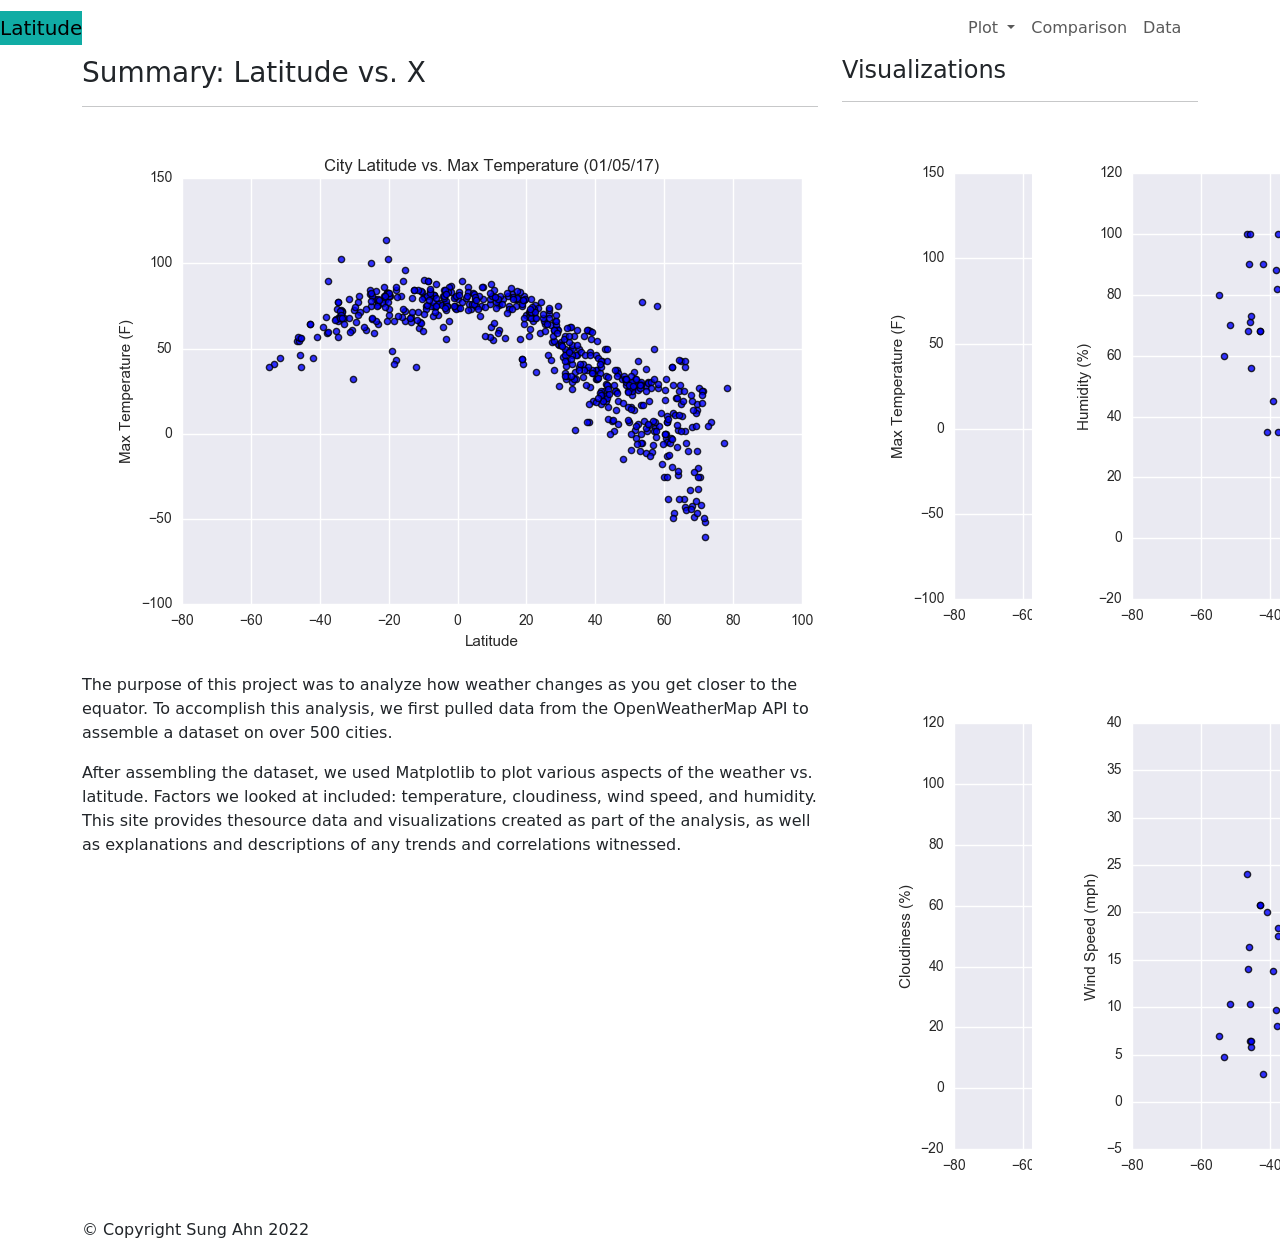
==== index.html @ 9ca94299 "uploaded index.html." ====
<!-- https://www.w3schools.com/bootstrap4/bootstrap_navbar.asp# -->
<!doctype html>
<html lang="en">
  <head>
    <meta charset="utf-8">
    <meta name="viewport" content="width=device-width, initial-scale=1">
    <title>Bootstrap Visualization Dashboard</title>

    <!-- reset the style -->
    <link rel="stylesheet" href="reset.css">

    <!-- Bootstrap CSS -->
    <link href="https://cdn.jsdelivr.net/npm/bootstrap@5.2.0/dist/css/bootstrap.min.css" rel="stylesheet" integrity="sha384-gH2yIJqKdNHPEq0n4Mqa/HGKIhSkIHeL5AyhkYV8i59U5AR6csBvApHHNl/vI1Bx" crossorigin="anonymous">
    <script src="https://cdn.jsdelivr.net/npm/bootstrap@5.2.0/dist/js/bootstrap.bundle.min.js" integrity="sha384-A3rJD856KowSb7dwlZdYEkO39Gagi7vIsF0jrRAoQmDKKtQBHUuLZ9AsSv4jD4Xa" crossorigin="anonymous"></script>

    <!-- drop down doesnt work with the above latest bootcamp link from https://getbootstrap.com/docs/5.2/getting-started/introduction/...
    this link works: https://stackoverflow.com/questions/12458522/bootstrap-dropdown-not-working -->
    <script src="https://code.jquery.com/jquery-3.5.1.slim.min.js" integrity="sha384-DfXdz2htPH0lsSSs5nCTpuj/zy4C+OGpamoFVy38MVBnE+IbbVYUew+OrCXaRkfj" crossorigin="anonymous"></script>
    <script src="https://cdn.jsdelivr.net/npm/bootstrap@4.5.3/dist/js/bootstrap.bundle.min.js" integrity="sha384-ho+j7jyWK8fNQe+A12Hb8AhRq26LrZ/JpcUGGOn+Y7RsweNrtN/tE3MoK7ZeZDyx" crossorigin="anonymous"></script>

    <!-- Set the style with style.css -->
    <link rel="stylesheet" type="text/css" href="style.css">
  </head>

<body>

  

  <!-- helpful link below -->
 <!-- https://getbootstrap.com/docs/4.0/components/navbar/        -->
          <!-- add drop down  -->

  <!-- Latitude Navigation Bar -->
  
  <div class="navigation">
      <nav class="navbar navbar-expand-lg navbar-light">
        <div class="col-sm-12 col-md-2">
          <a class="navbar-brand" style="background-color:rgb(16, 172, 164);" href="index.html">Latitude</a>
          <button class="navbar-toggler border border-black " type="button" data-toggle="collapse" data-target="#navbarSupportedContent"
          aria-controls="navbarSupportedContent" aria-expanded="true" aria-label="Toggle navigation">
          <span class="navbar-toggler-icon"></span>
          </button>
        </div>
        

<!-- Plot, Comparison, Data Navigation Bar -->        
        <div class="col-sm-12 col-md-7"></div>
          <!-- add drop down  -->
          <!-- this is for small screen adjustment -->
          <div class="col-sm-12 col-md-2">
          <div class="collapse navbar-collapse" id="navbarSupportedContent">
            <ul class="navbar-nav mr-auto">
              <li class="nav-item dropdown">
                <a class="nav-link dropdown-toggle" id="navbarDropdown" role="button" data-toggle="dropdown" aria-haspopup="true" aria-expanded="false">
                  Plot
                </a>
                <div class="dropdown-menu" aria-labelledby="navbarDropdown">
                  <a class="dropdown-item" href="temp.html">Max Temperature</a>
                  <a class="dropdown-item" href="humidity.html">Humidity</a>
                  <a class="dropdown-item" href="cloudiness.html">Cloudiness</a>
                  <a class="dropdown-item" href="windspeed.html">Wind Speed</a>
                  
                </div>
              </li>
              <li class="nav-item">
                <a class="nav-link" href="Comparisons.html">Comparison</a>
              </li>
              <li class="nav-item">
                <a class="nav-link" href="data.html">Data</a>
              </li>
                            
            </ul>
          </div>  
          </div>
      </nav>
  </div>

  <!-- Navigation end -->

      <!-- content -->
      <div class="container">
        <div class="row">
          <div class="col-sm-12 col-md-8">
              <div class=box>
                <h3>Summary: Latitude vs. X</h3>
                <hr>
                <div class="col-12">
                <img class="img float-left" src="../Resources/assets/images/Fig1.png" alt="Latitude vs X">
                </div>
                <p>The purpose of this project was to analyze how weather changes as you get closer to the equator. 
                To accomplish this analysis, we first pulled data from the OpenWeatherMap API to assemble a dataset on over 500 cities.
                </p>
                
                <p>After assembling the dataset,  we used Matplotlib  to plot various aspects of the weather vs. latitude. 
                Factors we looked  at included:  temperature, cloudiness, wind speed, and humidity. 
                This site provides thesource data and visualizations created as part of the analysis, as well as explanations and descriptions
                of any trends and correlations witnessed. </p>
              </div>
          </div>
        <div class="col-sm-12 col-md-4">
             
          
          <!-- Start of Visualizations imageNav Area -->
          <div class=box>
          <section id="imageNav-area">
            <div class="imageNav-content">
              <h4 class="imageNav-header">Visualizations</h4>
              <hr>
              <div class="container">
                       <div class="row">
                        <div class="col-6">
                    <a href="temp.html">
                            <img src="..\Resources\assets\images/Fig1.png" alt="Latitude vs. Max Temperature",  class="imageNav-photo">
                            </a>
                        </div>
                        <div class="col-6">
                    <a href="humidity.html">
                            <img src="..\Resources/assets/images/Fig2.png" alt="Latitude vs. Humidity",  class="imageNav-photo">
                          </a>
                </div>
                        <div class="col-6">
                    <a href="cloudiness.html">
                            <img src="..\Resources/assets/images/Fig3.png" alt="Latitude vs. Cloudiness",  class="imageNav-photo">
                            </a>
                        </div>
                        <div class="col-6">
                    <a href="windspeed.html">
                            <img src="..\Resources/assets/images/Fig4.png" alt="Latitude vs. Wind Speed",  class="imageNav-photo">
                            </a>
                        </div>
                </div>
                    </div>
              </div>
            </div>
          </div>
       <!-- containter end -->
  <!-- footer -->
    <footer>
    <div class="footer">&copy; Copyright Sung Ahn 2022

    </div>
  </footer>
  <!-- footer end -->
</body>

</html>
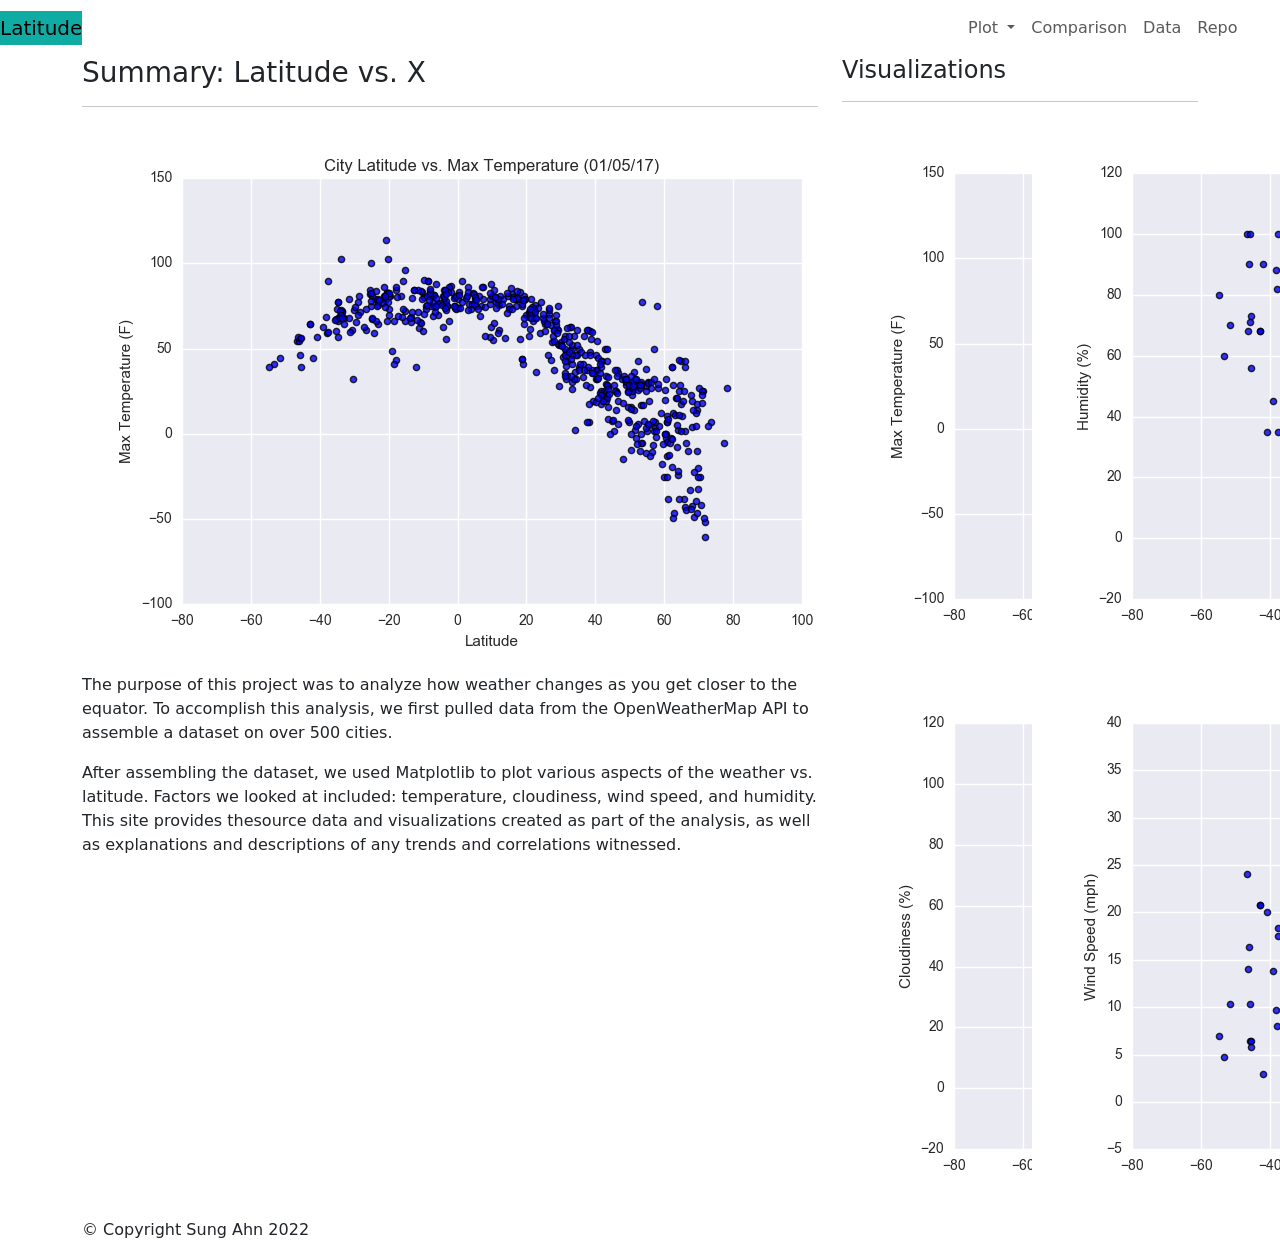
==== commit 3977be86: "uploaded new files to make the website work." ====
--- a/index.html
+++ b/index.html
@@ -51,22 +51,24 @@
           <div class="collapse navbar-collapse" id="navbarSupportedContent">
             <ul class="navbar-nav mr-auto">
               <li class="nav-item dropdown">
-                <a class="nav-link dropdown-toggle" id="navbarDropdown" role="button" data-toggle="dropdown" aria-haspopup="true" aria-expanded="false">
+                <a class="nav-link dropdown-toggle" href="#" id="navbarDropdown" role="button" data-toggle="dropdown" aria-haspopup="true" aria-expanded="false">
                   Plot
                 </a>
                 <div class="dropdown-menu" aria-labelledby="navbarDropdown">
-                  <a class="dropdown-item" href="temp.html">Max Temperature</a>
-                  <a class="dropdown-item" href="humidity.html">Humidity</a>
-                  <a class="dropdown-item" href="cloudiness.html">Cloudiness</a>
-                  <a class="dropdown-item" href="windspeed.html">Wind Speed</a>
+                  <a class="dropdown-item" href="visualizations/temp.html">Max Temperature</a>
+                  <a class="dropdown-item" href="visualizations/humidity.html">Humidity</a>
+                  <a class="dropdown-item" href="visualizations/cloudiness.html">Cloudiness</a>
+                  <a class="dropdown-item" href="visualizations/windspeed.html">Wind Speed</a>
                   
                 </div>
               </li>
               <li class="nav-item">
-                <a class="nav-link" href="Comparisons.html">Comparison</a>
+                <a class="nav-link" href="visualizations/Comparisons.html">Comparison</a>
               </li>
               <li class="nav-item">
-                <a class="nav-link" href="data.html">Data</a>
+                <a class="nav-link" href="visualizations/data.html">Data</a>
+                <li class="nav-item">
+                  <a class="nav-link" href="https://github.com/ahnxx132/Web-Design-Challenge">Repo</a>
               </li>
                             
             </ul>
@@ -85,7 +87,7 @@
                 <h3>Summary: Latitude vs. X</h3>
                 <hr>
                 <div class="col-12">
-                <img class="img float-left" src="../Resources/assets/images/Fig1.png" alt="Latitude vs X">
+                <img class="img float-left" src="Resources/assets/images/Fig1.png" alt="Latitude vs X">
                 </div>
                 <p>The purpose of this project was to analyze how weather changes as you get closer to the equator. 
                 To accomplish this analysis, we first pulled data from the OpenWeatherMap API to assemble a dataset on over 500 cities.
@@ -109,23 +111,23 @@
               <div class="container">
                        <div class="row">
                         <div class="col-6">
-                    <a href="temp.html">
-                            <img src="..\Resources\assets\images/Fig1.png" alt="Latitude vs. Max Temperature",  class="imageNav-photo">
+                    <a href="visualizations/temp.html">
+                            <img src="Resources/assets/images/Fig1.png" alt="Latitude vs. Max Temperature",  class="imageNav-photo">
                             </a>
                         </div>
                         <div class="col-6">
-                    <a href="humidity.html">
-                            <img src="..\Resources/assets/images/Fig2.png" alt="Latitude vs. Humidity",  class="imageNav-photo">
+                    <a href="visualizations/humidity.html">
+                            <img src="Resources/assets/images/Fig2.png" alt="Latitude vs. Humidity",  class="imageNav-photo">
                           </a>
                 </div>
                         <div class="col-6">
-                    <a href="cloudiness.html">
-                            <img src="..\Resources/assets/images/Fig3.png" alt="Latitude vs. Cloudiness",  class="imageNav-photo">
+                    <a href="visualizations/cloudiness.html">
+                            <img src="Resources/assets/images/Fig3.png" alt="Latitude vs. Cloudiness",  class="imageNav-photo">
                             </a>
                         </div>
                         <div class="col-6">
-                    <a href="windspeed.html">
-                            <img src="..\Resources/assets/images/Fig4.png" alt="Latitude vs. Wind Speed",  class="imageNav-photo">
+                    <a href="visualizations/windspeed.html">
+                            <img src="Resources/assets/images/Fig4.png" alt="Latitude vs. Wind Speed",  class="imageNav-photo">
                             </a>
                         </div>
                 </div>
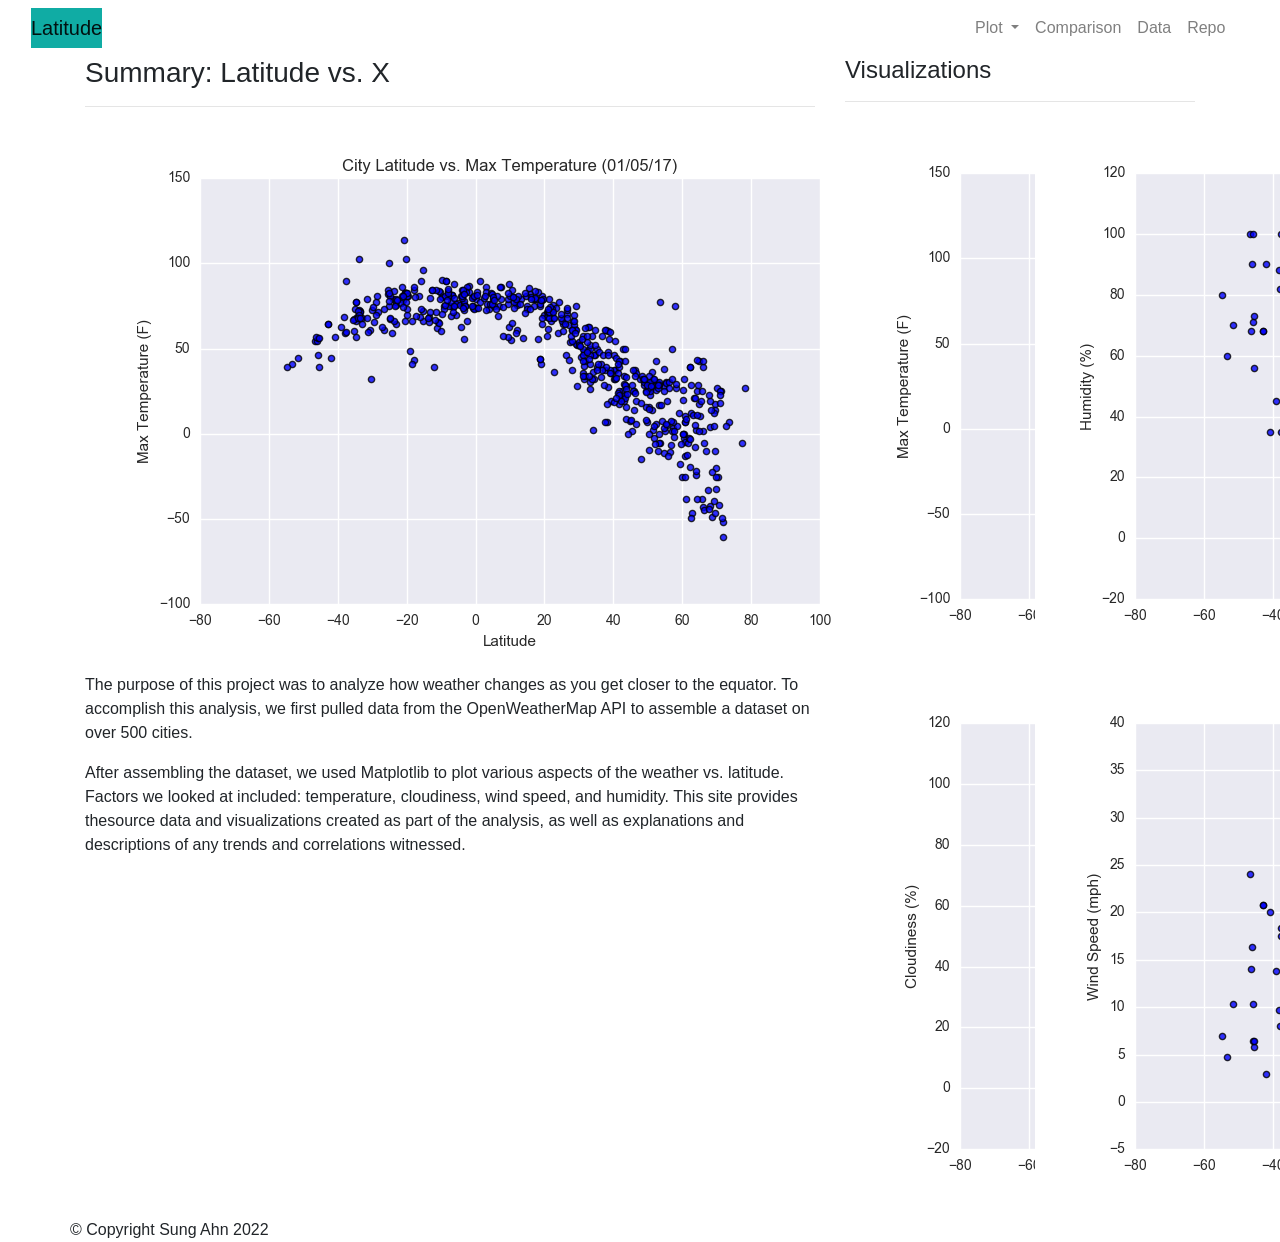
==== commit c2894b77: "updated." ====
--- a/index.html
+++ b/index.html
@@ -9,14 +9,10 @@
     <!-- reset the style -->
     <link rel="stylesheet" href="reset.css">
 
-    <!-- Bootstrap CSS -->
-    <link href="https://cdn.jsdelivr.net/npm/bootstrap@5.2.0/dist/css/bootstrap.min.css" rel="stylesheet" integrity="sha384-gH2yIJqKdNHPEq0n4Mqa/HGKIhSkIHeL5AyhkYV8i59U5AR6csBvApHHNl/vI1Bx" crossorigin="anonymous">
-    <script src="https://cdn.jsdelivr.net/npm/bootstrap@5.2.0/dist/js/bootstrap.bundle.min.js" integrity="sha384-A3rJD856KowSb7dwlZdYEkO39Gagi7vIsF0jrRAoQmDKKtQBHUuLZ9AsSv4jD4Xa" crossorigin="anonymous"></script>
-
-    <!-- drop down doesnt work with the above latest bootcamp link from https://getbootstrap.com/docs/5.2/getting-started/introduction/...
-    this link works: https://stackoverflow.com/questions/12458522/bootstrap-dropdown-not-working -->
-    <script src="https://code.jquery.com/jquery-3.5.1.slim.min.js" integrity="sha384-DfXdz2htPH0lsSSs5nCTpuj/zy4C+OGpamoFVy38MVBnE+IbbVYUew+OrCXaRkfj" crossorigin="anonymous"></script>
-    <script src="https://cdn.jsdelivr.net/npm/bootstrap@4.5.3/dist/js/bootstrap.bundle.min.js" integrity="sha384-ho+j7jyWK8fNQe+A12Hb8AhRq26LrZ/JpcUGGOn+Y7RsweNrtN/tE3MoK7ZeZDyx" crossorigin="anonymous"></script>
+    <link rel="stylesheet" href="https://stackpath.bootstrapcdn.com/bootstrap/4.3.1/css/bootstrap.min.css" integrity="sha384-ggOyR0iXCbMQv3Xipma34MD+dH/1fQ784/j6cY/iJTQUOhcWr7x9JvoRxT2MZw1T" crossorigin="anonymous">
+    <script src="https://code.jquery.com/jquery-3.3.1.slim.min.js" integrity="sha384-q8i/X+965DzO0rT7abK41JStQIAqVgRVzpbzo5smXKp4YfRvH+8abtTE1Pi6jizo" crossorigin="anonymous"></script>
+    <script src="https://cdnjs.cloudflare.com/ajax/libs/popper.js/1.14.7/umd/popper.min.js" integrity="sha384-UO2eT0CpHqdSJQ6hJty5KVphtPhzWj9WO1clHTMGa3JDZwrnQq4sF86dIHNDz0W1" crossorigin="anonymous"></script>
+    <script src="https://stackpath.bootstrapcdn.com/bootstrap/4.3.1/js/bootstrap.min.js" integrity="sha384-JjSmVgyd0p3pXB1rRibZUAYoIIy6OrQ6VrjIEaFf/nJGzIxFDsf4x0xIM+B07jRM" crossorigin="anonymous"></script>
 
     <!-- Set the style with style.css -->
     <link rel="stylesheet" type="text/css" href="style.css">
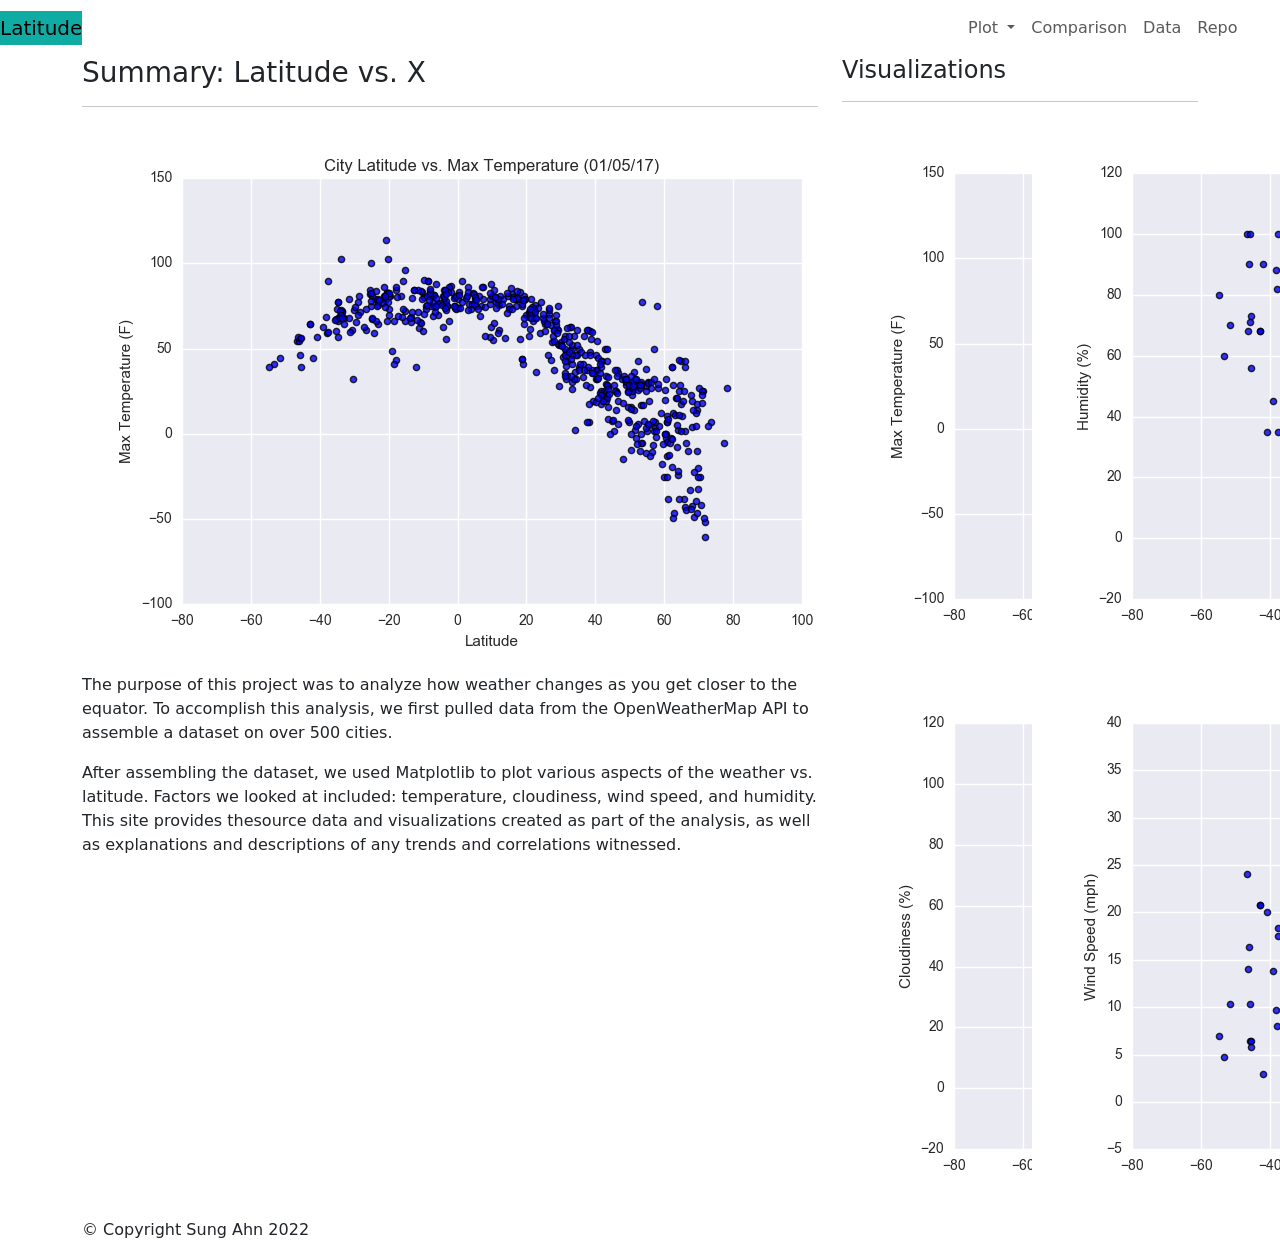
==== commit 7b479d8c: "updated." ====
--- a/index.html
+++ b/index.html
@@ -9,10 +9,14 @@
     <!-- reset the style -->
     <link rel="stylesheet" href="reset.css">
 
-    <link rel="stylesheet" href="https://stackpath.bootstrapcdn.com/bootstrap/4.3.1/css/bootstrap.min.css" integrity="sha384-ggOyR0iXCbMQv3Xipma34MD+dH/1fQ784/j6cY/iJTQUOhcWr7x9JvoRxT2MZw1T" crossorigin="anonymous">
-    <script src="https://code.jquery.com/jquery-3.3.1.slim.min.js" integrity="sha384-q8i/X+965DzO0rT7abK41JStQIAqVgRVzpbzo5smXKp4YfRvH+8abtTE1Pi6jizo" crossorigin="anonymous"></script>
-    <script src="https://cdnjs.cloudflare.com/ajax/libs/popper.js/1.14.7/umd/popper.min.js" integrity="sha384-UO2eT0CpHqdSJQ6hJty5KVphtPhzWj9WO1clHTMGa3JDZwrnQq4sF86dIHNDz0W1" crossorigin="anonymous"></script>
-    <script src="https://stackpath.bootstrapcdn.com/bootstrap/4.3.1/js/bootstrap.min.js" integrity="sha384-JjSmVgyd0p3pXB1rRibZUAYoIIy6OrQ6VrjIEaFf/nJGzIxFDsf4x0xIM+B07jRM" crossorigin="anonymous"></script>
+    <!-- Bootstrap CSS -->
+    <link href="https://cdn.jsdelivr.net/npm/bootstrap@5.2.0/dist/css/bootstrap.min.css" rel="stylesheet" integrity="sha384-gH2yIJqKdNHPEq0n4Mqa/HGKIhSkIHeL5AyhkYV8i59U5AR6csBvApHHNl/vI1Bx" crossorigin="anonymous">
+    <script src="https://cdn.jsdelivr.net/npm/bootstrap@5.2.0/dist/js/bootstrap.bundle.min.js" integrity="sha384-A3rJD856KowSb7dwlZdYEkO39Gagi7vIsF0jrRAoQmDKKtQBHUuLZ9AsSv4jD4Xa" crossorigin="anonymous"></script>
+
+    <!-- drop down doesnt work with the above latest bootcamp link from https://getbootstrap.com/docs/5.2/getting-started/introduction/...
+    this link works: https://stackoverflow.com/questions/12458522/bootstrap-dropdown-not-working -->
+    <script src="https://code.jquery.com/jquery-3.5.1.slim.min.js" integrity="sha384-DfXdz2htPH0lsSSs5nCTpuj/zy4C+OGpamoFVy38MVBnE+IbbVYUew+OrCXaRkfj" crossorigin="anonymous"></script>
+    <script src="https://cdn.jsdelivr.net/npm/bootstrap@4.5.3/dist/js/bootstrap.bundle.min.js" integrity="sha384-ho+j7jyWK8fNQe+A12Hb8AhRq26LrZ/JpcUGGOn+Y7RsweNrtN/tE3MoK7ZeZDyx" crossorigin="anonymous"></script>
 
     <!-- Set the style with style.css -->
     <link rel="stylesheet" type="text/css" href="style.css">
